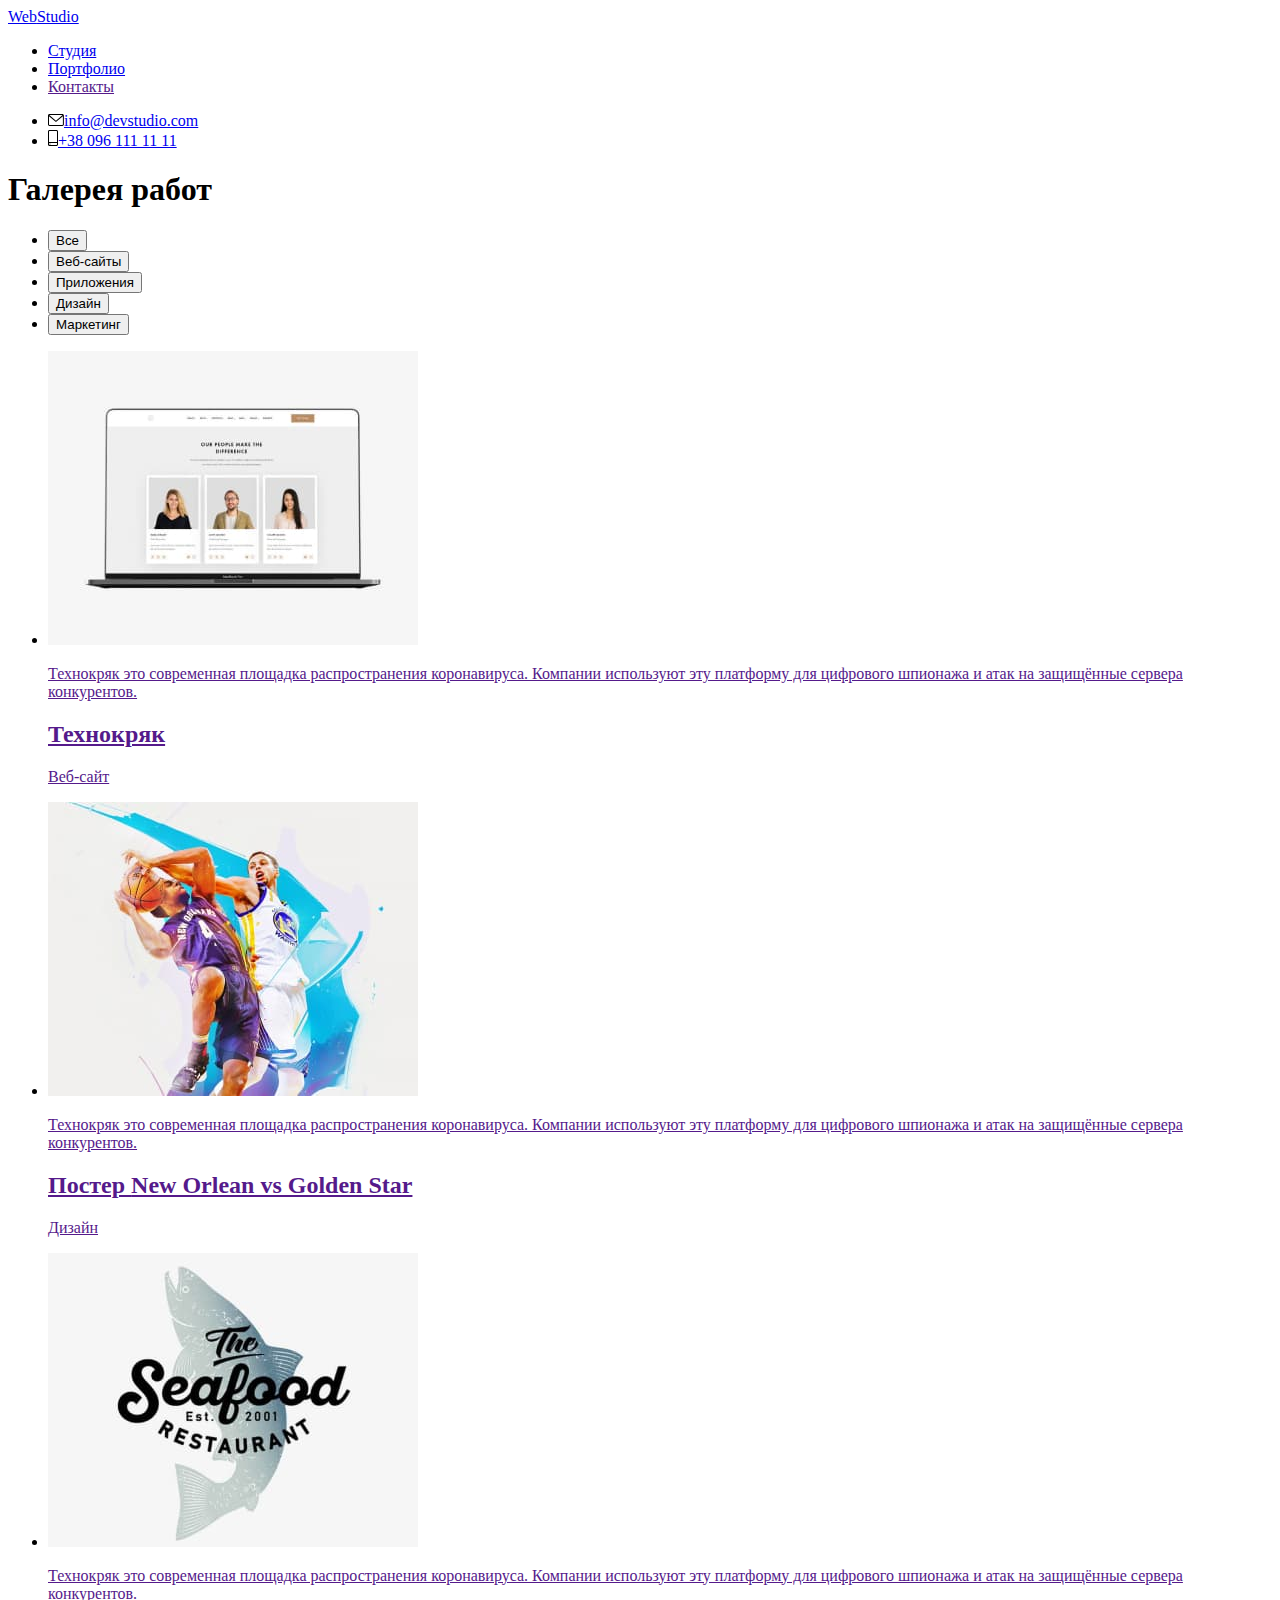
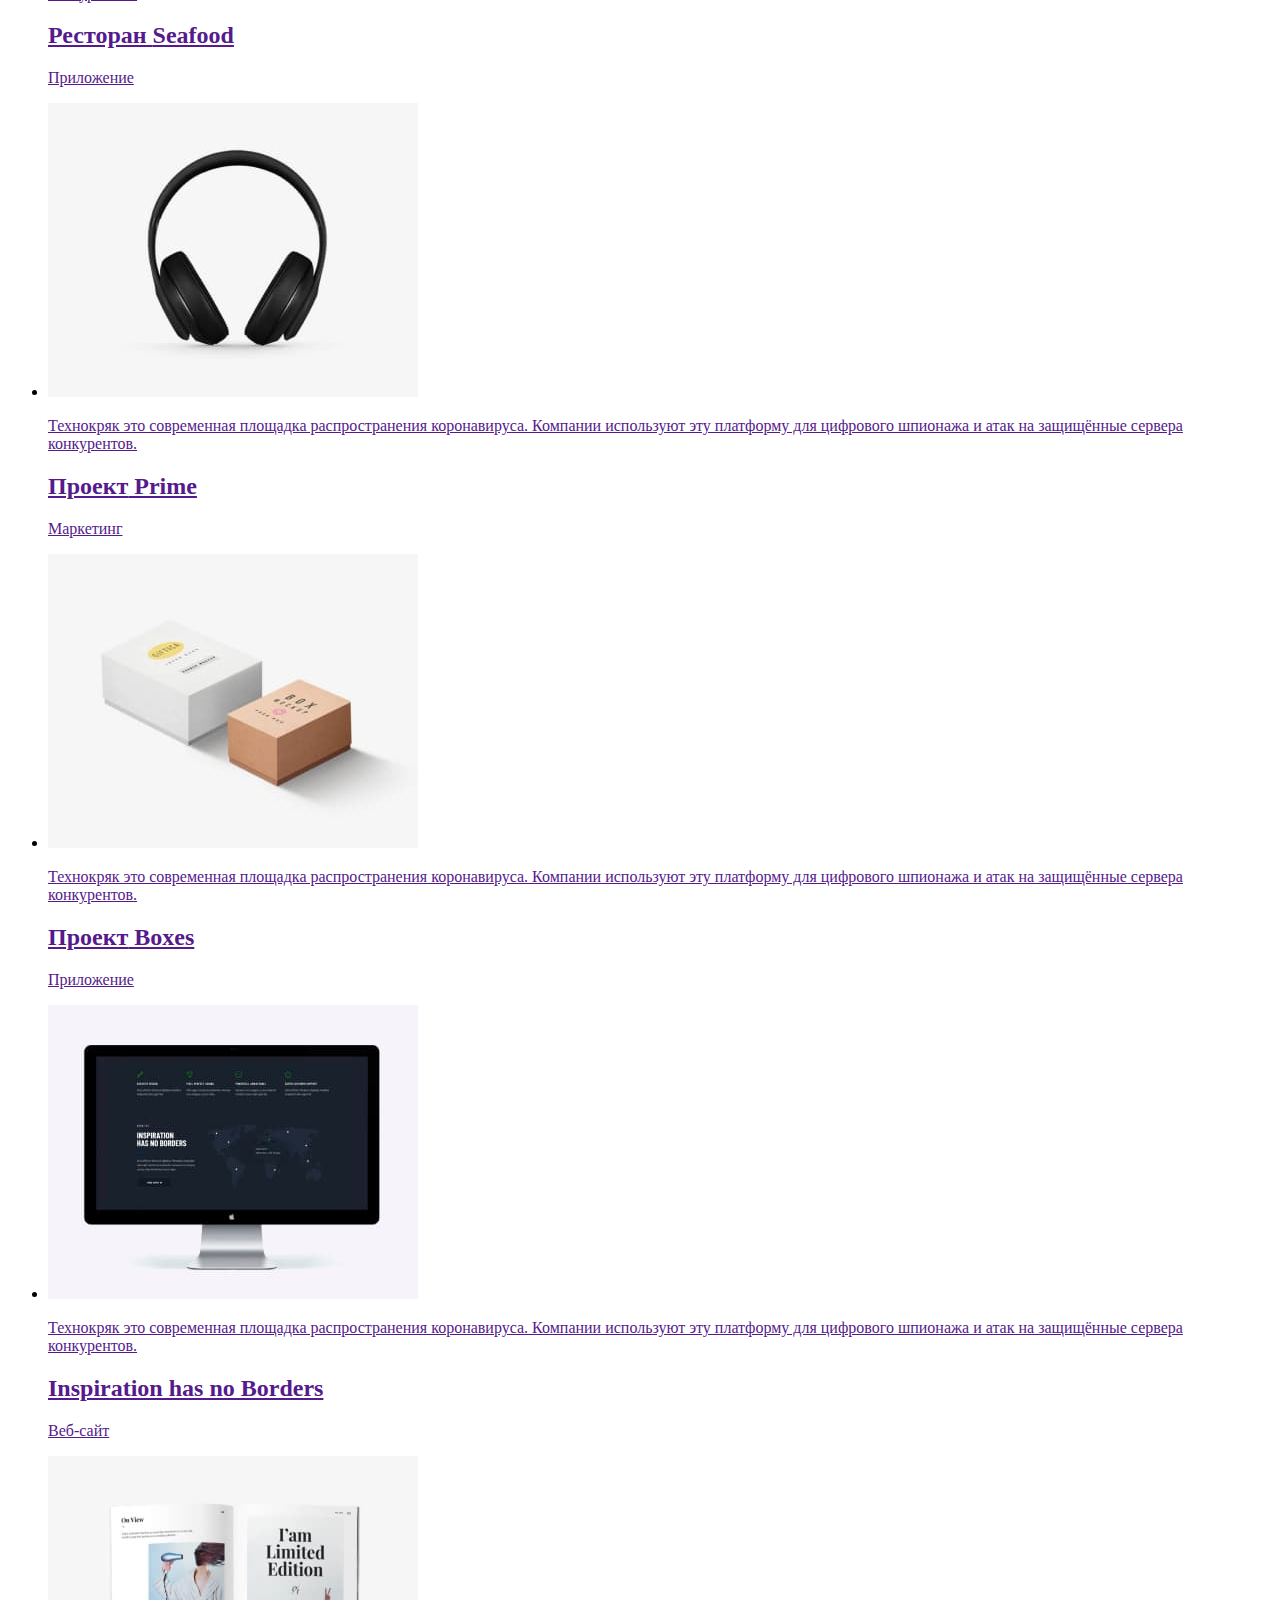
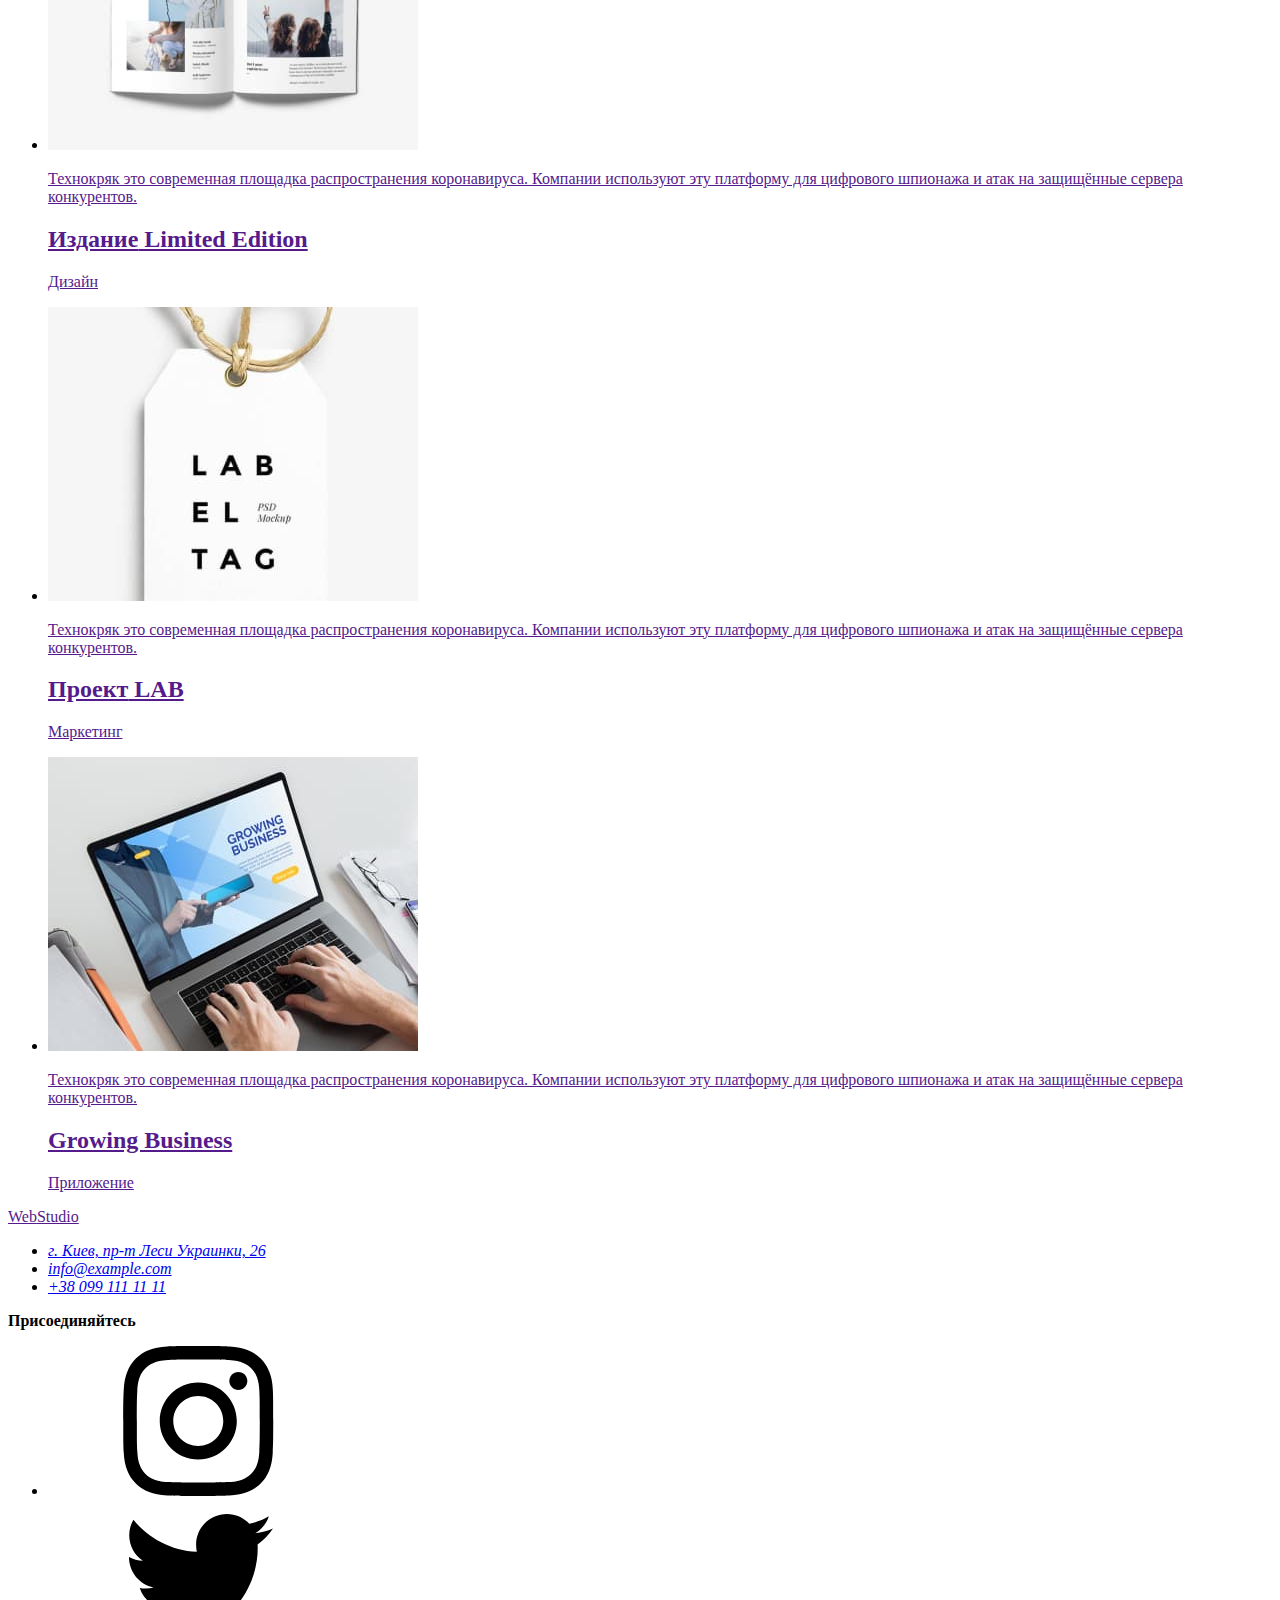
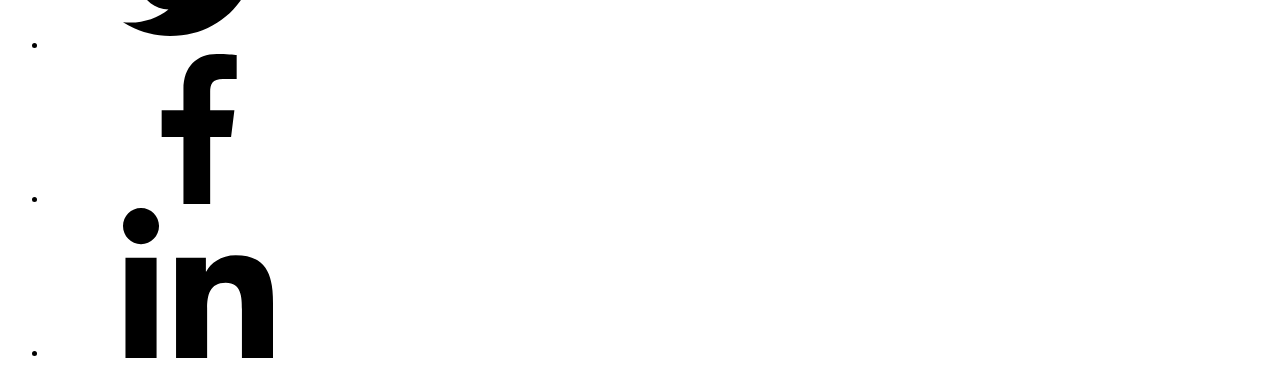
==== portfolio.html @ 3d7a2694 "Добавлена разметка index.html; portfolio.html" ====
<!DOCTYPE html>
<html lang="ru">
  <head>
    <meta charset="UTF-8" />
    <meta http-equiv="X-UA-Compatible" content="IE=edge" />
    <meta name="viewport" content="width=device-width, initial-scale=1.0" />
    <title>Портфолио</title>
    <link rel="preconnect" href="https://fonts.gstatic.com" />
    <link
      href="https://fonts.googleapis.com/css2?family=Raleway:wght@700&family=Roboto:wght@400;500;700;900&display=swap"
      rel="stylesheet"
    />
    <link
      rel="stylesheet"
      href="https://cdnjs.cloudflare.com/ajax/libs/modern-normalize/1.0.0/modern-normalize.min.css"
      integrity="sha512-ISS7cAi1PEhQ8jnbJpJZMd29NlhNj4AWYyLOSp2CE/CsHxTCu+r+t0D2yoJudVrd0/8fTVPUVDzY5Tvli75u/g=="
      crossorigin="anonymous"
    />
    <link rel="stylesheet" href="./css/styles.css" />
  </head>
  <body>
    <!-- HEADER -->
    <header class="header">
      <div class="container">
        <nav class="nav">
          <a class="logo link" href="./index.html" lang="en">Web<span class="logo-black">Studio</span>
          </a>
          <ul class="nav-list list">
            <li class="nav-item">
              <a class="nav-link link" href="./index.html">Студия</a>
            </li>
            <li class="nav-item">
              <a class="nav-link link current" href="./portfolio.html">Портфолио</a>
            </li>
            <li class="nav-item">
              <a class="nav-link link" href="">Контакты</a>
            </li>
          </ul>
        </nav>
        <ul class="contact-list list">
          <li class="contact-item">
            <a class="contact-link link" href="mailto:info@devstudio.com">
              <svg class="contact-icon mail-icon" width="16px" height="12px">
                <use href="./images/sprite.svg#envelope"></use>
              </svg>info@devstudio.com
            </a>
          </li>
          <li class="contact-item">
            <a class="contact-link  link" href="tel:+380961111111">
              <svg class="contact-icon tel-icon" width="10px" height="16px">
                <use href="./images/sprite.svg#smartphone"></use>
              </svg>+38 096 111 11 11
            </a>
          </li>
        </ul>
      </div>
    </header>

    <main>
      <!-- GALLERY -->
      <section class="gallery">
       <div class="container">
          <h1 class="visually-hidden">Галерея работ</h1>
          <!-- Filters -->
            <ul class="filter-list list">
              <li class="filter-item">
                <button class="filter-button" type="button">Все</button>
              </li>
              <li class="filter-item">
                <button class="filter-button" type="button">Веб-сайты</button>
              </li>
              <li class="filter-item">
                <button class="filter-button" type="button">Приложения</button>
              </li>
              <li class="filter-item">
                <button class="filter-button" type="button">Дизайн</button>
              </li>
              <li class="filter-item">
                <button class="filter-button" type="button">Маркетинг</button>
              </li>
            </ul>
         
          <!-- End Filters -->
          <ul class="gallery-list list">
            <li class="gallery-card">
              <a class="card-link link" href="">
                <div class="card-thumb">
                  <img src="./images/gallery/img.jpeg" alt="веб-сайт технокряк" width="370" height="294" />
                  <p class="card-thumb-overlay">Технокряк это современная площадка распространения коронавируса. Компании используют эту
                    платформу для цифрового шпионажа и атак на защищённые сервера конкурентов.</p>
                </div>
                <div class="card-content">
                  <h2 class="gallery-card-title">Технокряк</h2>
                  <p class="gallery-card-description">Веб-сайт</p>
                </div>
              </a>
            </li>
            <li class="gallery-card">
              <a class="card-link link" href="">
                <div class="card-thumb">
                  <img src="./images/gallery/img-1.jpeg" alt="дизайн постера" width="370" height="294" />
                  <p class="card-thumb-overlay">Технокряк это современная площадка распространения коронавируса. Компании используют эту платформу для цифрового шпионажа и атак на защищённые сервера конкурентов.</p>
                </div>
                <div class="card-content">
                  <h2 class="gallery-card-title">
                  Постер <span lang="en">New Orlean vs Golden Star</span>
                  </h2>
                  <p class="gallery-card-description">Дизайн</p>
                </div>
              </a>
            </li>
            <li class="gallery-card">
              <a class="card-link link" href="">
                <div class="card-thumb">
                  <img src="./images/gallery/img-2.jpeg" alt="приложение ресторан" width="370" height="294" />
                  <p class="card-thumb-overlay">Технокряк это современная площадка распространения коронавируса. Компании используют эту
                    платформу для цифрового шпионажа и атак на защищённые сервера конкурентов.</p>
                </div>
                <div class="card-content">
                  <h2 class="gallery-card-title">
                    Ресторан <span lang="en">Seafood</span>
                  </h2>
                  <p class="gallery-card-description">Приложение</p>
                </div>
              </a>
            </li>
            <li class="gallery-card">
              <a class="card-link link" href="">
               <div class="card-thumb">
                  <img src="./images/gallery/img-3.jpeg" alt="маркетинг проект прайм" width="370" height="294" />
                  <p class="card-thumb-overlay">Технокряк это современная площадка распространения коронавируса. Компании используют эту
                    платформу для цифрового шпионажа и атак на защищённые сервера конкурентов.</p>
               </div>
                <div class="card-content">
                  <h2 class="gallery-card-title">
                    Проект<span lang="en"> Prime</span>
                  </h2>
                  <p class="gallery-card-description">Маркетинг</p>
                </div>
              </a>
            </li>
            <li class="gallery-card">
              <a class="card-link link" href="">
                <div class="card-thumb">
                  <img src="./images/gallery/img-4.jpeg" alt="Приложение проект боксы" width="370" height="294" />
                  <p class="card-thumb-overlay">Технокряк это современная площадка распространения коронавируса. Компании используют эту
                    платформу для цифрового шпионажа и атак на защищённые сервера конкурентов.</p>
                </div>
                <div class="card-content">
                  <h2 class="gallery-card-title">
                    Проект<span lang="en"> Boxes</span>
                  </h2>
                  <p class="gallery-card-description">Приложение</p>
                </div>
              </a>
            </li>
            <li class="gallery-card">
              <a class="card-link link" href="">
               <div class="card-thumb">
                  <img src="./images/gallery/img-5.jpeg" alt="веб-сайт инспирейшн" width="370" height="294" />
                  <p class="card-thumb-overlay">Технокряк это современная площадка распространения коронавируса. Компании используют эту
                    платформу для цифрового шпионажа и атак на защищённые сервера конкурентов.</p>
               </div>
                <div class="card-content">
                  <h2 class="gallery-card-title" lang="en">
                    Inspiration has no Borders
                  </h2>
                  <p class="gallery-card-description">Веб-сайт</p>
                  </a>
                </div>
            </li>
            <li class="gallery-card">
              <a class="card-link link" href="">
                <div class="card-thumb">
                  <img src="./images/gallery/img-6.jpeg" alt="дизайн издания" width="370" height="294" />
                  <p class="card-thumb-overlay">Технокряк это современная площадка распространения коронавируса. Компании используют эту платформу для цифрового
                  шпионажа и атак на защищённые сервера конкурентов.</p>
                </div>
                <div class="card-content">
                  <h2 class="gallery-card-title">
                    Издание<span lang="en"> Limited Edition</span>
                  </h2>
                  <p class="gallery-card-description">Дизайн</p>
                </div>
              </a>
            </li>
            <li class="gallery-card">
              <a class="card-link link" href="">
                <div class="card-thumb">
                  <img src="./images/gallery/img-7.jpeg" alt="маркетинг проект лаб" width="370" height="294" />
                  <p class="card-thumb-overlay">Технокряк это современная площадка распространения коронавируса. Компании используют эту
                    платформу для цифрового шпионажа и атак на защищённые сервера конкурентов.</p>
                </div>
                <div class="card-content">
                  <h2 class="gallery-card-title">
                    Проект<span lang="en"> LAB</span>
                  </h2>
                  <p class="gallery-card-description">Маркетинг</p>
                </div>
              </a>
            </li>
            <li class="gallery-card">
              <a class="card-link link" href="">
                <div class="card-thumb">
                  <img src="./images/gallery/img-8.jpeg" alt="приложение для бизнеса" width="370" height="294" />
                  <p class="card-thumb-overlay">Технокряк это современная площадка распространения коронавируса. Компании используют эту
                    платформу для цифрового шпионажа и атак на защищённые сервера конкурентов.</p>
                </div>
                <div class="card-content">
                  <h2 class="gallery-card-title" lang="en">Growing Business</h2>
                  <p class="gallery-card-description">Приложение</p>
                </div>
              </a>
            </li>
          </ul>
       </div>
      </section>
    </main>
    <!-- FOOTER -->
  <footer class="footer">
    <div class="container">
      <div class="footer-contacts">
        <a class="logo link" href="" lang="en">Web<span class="logo-white">Studio</span>
        </a>
        <address class="address">
          <ul class="footer-contact-list list">
            <li class="footer-contact-item">
              <a class="address-link link" href="https://goo.gl/maps/NgNXpfJPbguRKjWw9" target="_blank"
                rel="noreferrer noopener">г. Киев, пр-т Леси Украинки, 26
              </a>
            </li>
            <li class="footer-contact-item">
              <a class="footer-contact-link link" href="mailto:info@example.com">info@example.com
              </a>
            </li>
            <li class="footer-contact-item">
              <a class="footer-contact-link link" href="tel:+380991111111">+38 099 111 11 11
              </a>
            </li>
          </ul>
        </address>
      </div>
      <div class="social">
        <b class="join">Присоединяйтесь</b>
        <ul class="social-list list">
          <li class="social-list-item">
            <a href="#" class="social-list-link link">
              <svg class="social-list-icon footer-icon">
                <use href="./images/sprite.svg#instagram"></use>
              </svg>
            </a>
          </li>
          <li class="social-list-item">
            <a href="#" class="social-list-link link">
              <svg class="social-list-icon footer-icon">
                <use href="./images/sprite.svg#twitter"></use>
              </svg>
            </a>
          </li>
          <li class="social-list-item">
            <a href="#" class="social-list-link link">
              <svg class="social-list-icon footer-icon">
                <use href="./images/sprite.svg#facebook"></use>
              </svg>
            </a>
          </li>
          <li class="social-list-item">
            <a href="#" class="social-list-link link">
              <svg class="social-list-icon footer-icon">
                <use href="./images/sprite.svg#linkedin"></use>
              </svg>
            </a>
          </li>
        </ul>
      </div>
    </div>
  </footer>
  </body>
</html>
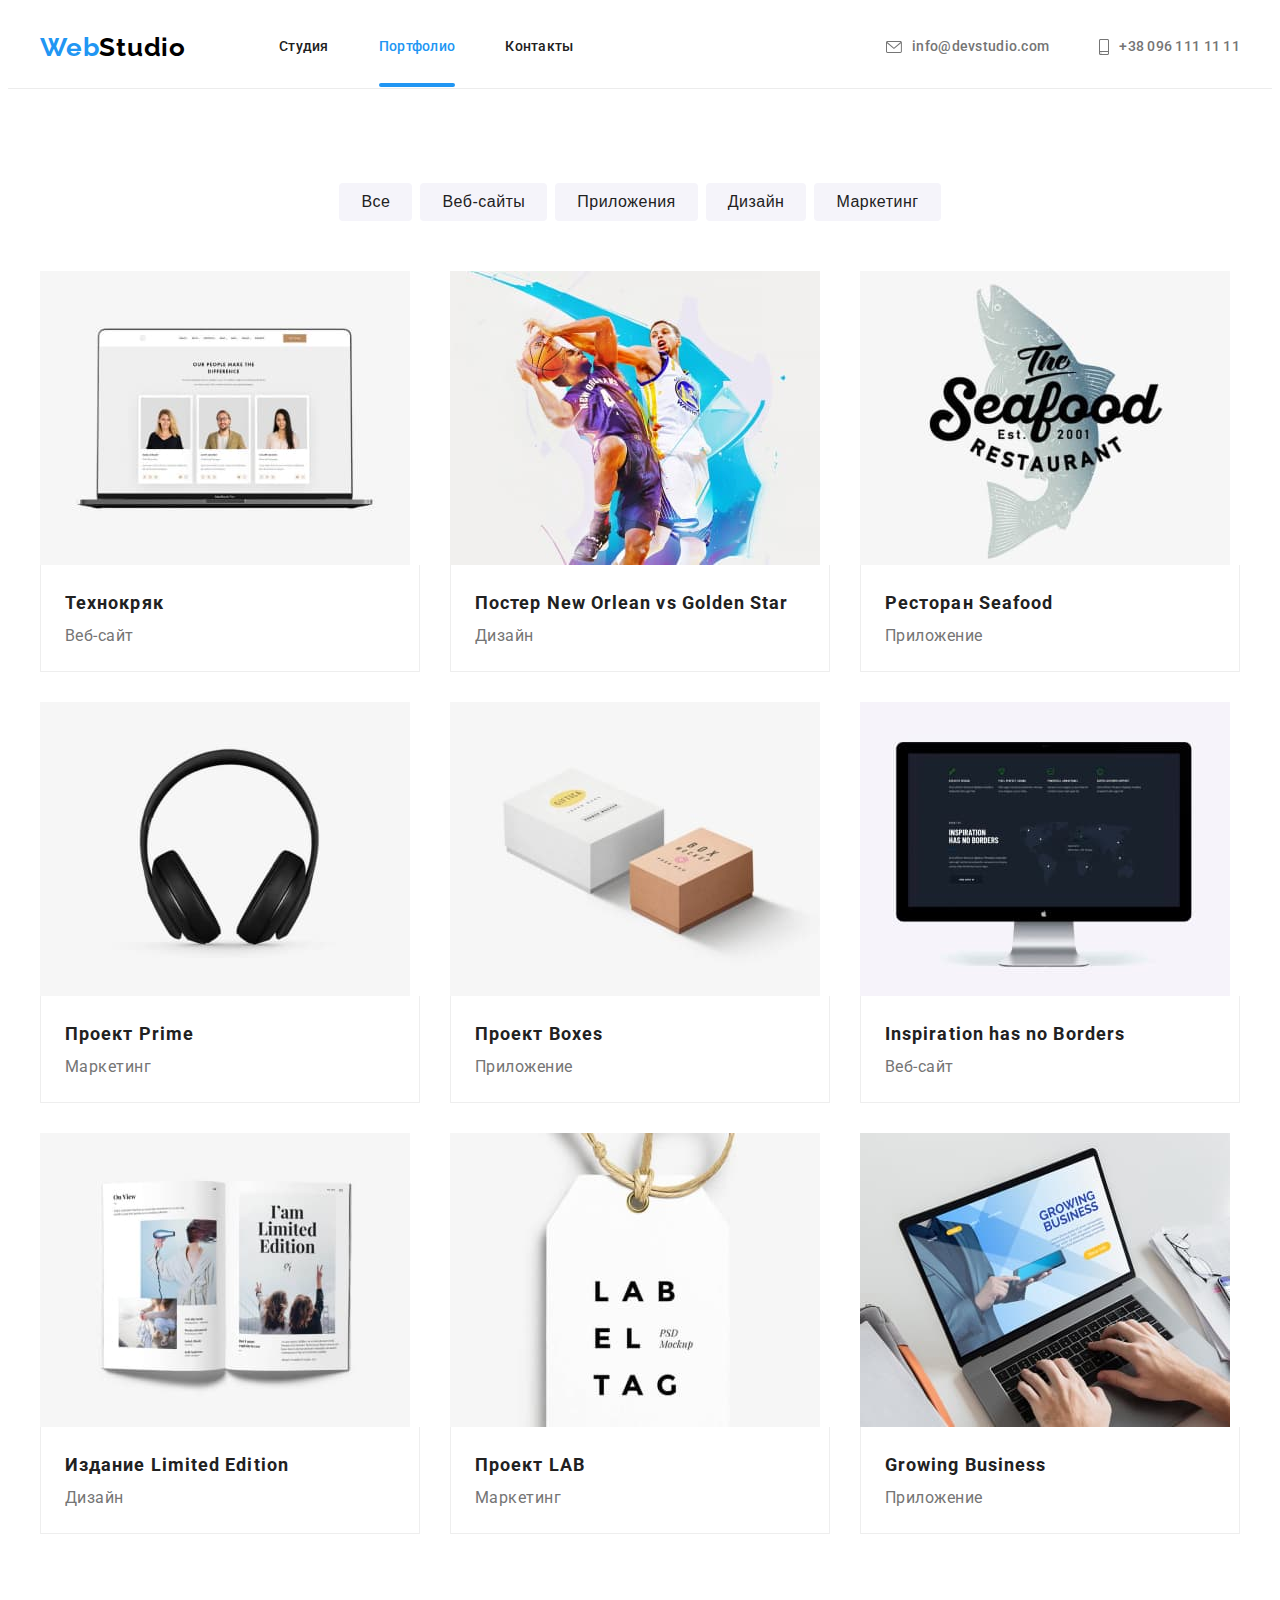
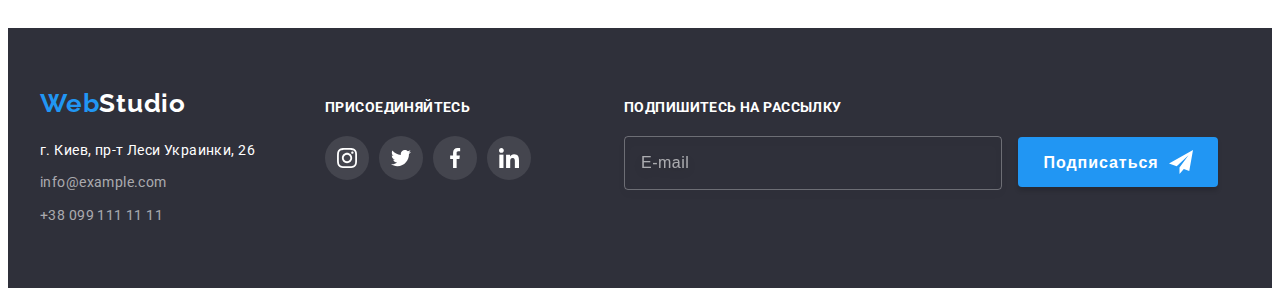
==== commit c07a1007: "проведена работа с архитектурой sass" ====
--- a/portfolio.html
+++ b/portfolio.html
@@ -16,7 +16,7 @@
       integrity="sha512-ISS7cAi1PEhQ8jnbJpJZMd29NlhNj4AWYyLOSp2CE/CsHxTCu+r+t0D2yoJudVrd0/8fTVPUVDzY5Tvli75u/g=="
       crossorigin="anonymous"
     />
-    <link rel="stylesheet" href="./css/styles.css" />
+    <link rel="stylesheet" href="./css/main.min.css" />
   </head>
   <body>
     <!-- HEADER -->
@@ -62,24 +62,23 @@
        <div class="container">
           <h1 class="visually-hidden">Галерея работ</h1>
           <!-- Filters -->
-            <ul class="filter-list list">
-              <li class="filter-item">
-                <button class="filter-button" type="button">Все</button>
-              </li>
-              <li class="filter-item">
-                <button class="filter-button" type="button">Веб-сайты</button>
-              </li>
-              <li class="filter-item">
-                <button class="filter-button" type="button">Приложения</button>
-              </li>
-              <li class="filter-item">
-                <button class="filter-button" type="button">Дизайн</button>
-              </li>
-              <li class="filter-item">
-                <button class="filter-button" type="button">Маркетинг</button>
-              </li>
-            </ul>
-         
+          <ul class="filter-list list">
+            <li class="filter-item">
+              <button class="filter-button" type="button">Все</button>
+            </li>
+            <li class="filter-item">
+              <button class="filter-button" type="button">Веб-сайты</button>
+            </li>
+            <li class="filter-item">
+              <button class="filter-button" type="button">Приложения</button>
+            </li>
+            <li class="filter-item">
+              <button class="filter-button" type="button">Дизайн</button>
+            </li>
+            <li class="filter-item">
+              <button class="filter-button" type="button">Маркетинг</button>
+            </li>
+          </ul>
           <!-- End Filters -->
           <ul class="gallery-list list">
             <li class="gallery-card">
@@ -126,17 +125,17 @@
             </li>
             <li class="gallery-card">
               <a class="card-link link" href="">
-               <div class="card-thumb">
+                <div class="card-thumb">
                   <img src="./images/gallery/img-3.jpeg" alt="маркетинг проект прайм" width="370" height="294" />
                   <p class="card-thumb-overlay">Технокряк это современная площадка распространения коронавируса. Компании используют эту
                     платформу для цифрового шпионажа и атак на защищённые сервера конкурентов.</p>
-               </div>
+                </div>
                 <div class="card-content">
                   <h2 class="gallery-card-title">
                     Проект<span lang="en"> Prime</span>
                   </h2>
                   <p class="gallery-card-description">Маркетинг</p>
-                </div>
+                  </div>
               </a>
             </li>
             <li class="gallery-card">
@@ -155,19 +154,19 @@
               </a>
             </li>
             <li class="gallery-card">
-              <a class="card-link link" href="">
-               <div class="card-thumb">
-                  <img src="./images/gallery/img-5.jpeg" alt="веб-сайт инспирейшн" width="370" height="294" />
-                  <p class="card-thumb-overlay">Технокряк это современная площадка распространения коронавируса. Компании используют эту
-                    платформу для цифрового шпионажа и атак на защищённые сервера конкурентов.</p>
-               </div>
-                <div class="card-content">
-                  <h2 class="gallery-card-title" lang="en">
-                    Inspiration has no Borders
-                  </h2>
-                  <p class="gallery-card-description">Веб-сайт</p>
-                  </a>
-                </div>
+                <a class="card-link link" href="">
+                  <div class="card-thumb">
+                      <img src="./images/gallery/img-5.jpeg" alt="веб-сайт инспирейшн" width="370" height="294" />
+                      <p class="card-thumb-overlay">Технокряк это современная площадка распространения коронавируса. Компании используют эту
+                        платформу для цифрового шпионажа и атак на защищённые сервера конкурентов.</p>
+                  </div>
+                  <div class="card-content">
+                    <h2 class="gallery-card-title" lang="en">
+                      Inspiration has no Borders
+                    </h2>
+                    <p class="gallery-card-description">Веб-сайт</p>
+                  </div>
+                </a>
             </li>
             <li class="gallery-card">
               <a class="card-link link" href="">
@@ -273,6 +272,22 @@
           </li>
         </ul>
       </div>
+      <div class="signup">
+        <b class="join">Подпишитесь на рассылку</b>
+        <div class="signup-form-wrapper">
+          <form class="signup-form" action="#">
+            <label class="signup-form-field">
+              <input class="signup-form-input" type="email" name="user-email" placeholder="E-mail" required>
+            </label>
+            <button class="signup-form-btn" type="submit">
+              Подписаться
+              <svg class="btn-icon" width="24px" height="24px">
+                <use href="./images/sprite.svg#icon-send"></use>
+              </svg>
+            </button>
+          </form>
+        </div>
+      </div>
     </div>
   </footer>
   </body>
--- a/css/main.min.css
+++ b/css/main.min.css
@@ -0,0 +1,2 @@
+:root{--main-font: "Roboto", sans-serif;--secondary-font: "Raleway", sans-serif;--body-bg-dark: #2f303a;--body-bg-accent: #f5f4fa;--primary-text-color: #212121;--secondary-text-color: #757575;--accent-color: #2196f3;--white-color: #ffffff;--black-color: #000000;--section-pt: 94px;--section-pb: 94px;--card-gap: 30px;--icon-color: #afb1b8;--cubik: cubic-bezier(0.4, 0, 0.2, 1)}.visually-hidden{position:absolute !important;clip:rect(1px 1px 1px 1px);clip:rect(1px, 1px, 1px, 1px);padding:0 !important;border:0 !important;height:1px !important;width:1px !important;overflow:hidden}body{font-family:var(--main-font);background-color:var(--white-color)}h1,h2,h3,h4,h5,h6,p{margin:0}ul,ol{margin:0;padding:0}img{display:block;max-width:100%;height:auto}.link{text-decoration:none}.list{list-style:none}.address{font-style:normal}.container{width:1200px;margin:0 auto;padding-left:15px;padding-right:15px}.modal-button{min-width:200px;padding:10px 32px;border-radius:4px;box-shadow:0px 4px 4px rgba(0,0,0,0.15);background-color:var(--accent-color);font-weight:700;font-size:16px;line-height:1.87;letter-spacing:0.06em;color:var(--white-color)}.section-title{margin-bottom:50px;font-weight:700;font-size:36px;line-height:1.16;text-align:center;letter-spacing:0.03em}.social-list{display:flex;justify-content:space-between}.social-list-item{display:flex}.social-list-item:not(:last-child){margin-right:10px}.social-list-link{display:flex;align-items:center;justify-content:center;width:44px;height:44px;border-radius:50%;background-color:rgba(255,255,255,0.1);outline:none;transition:background-color 250ms var(--cubik)}.social-list-link:hover,.social-list-link:focus{background-color:var(--accent-color)}.social-list-icon{width:20px;height:20px;transition:fill 250ms var(--cubik)}.social-list-link:hover .social-list-icon,.social-list-link:focus .social-list-icon{fill:var(--white-color)}.logo{font-family:var(--secondary-font);font-weight:700;font-size:26px;line-height:1.19;letter-spacing:0.03em;color:var(--accent-color)}.nav-list .current{position:relative;color:var(--accent-color)}.current::after{position:absolute;bottom:-33px;display:block;content:"";width:100%;height:4px;background-color:var(--accent-color);border-radius:2px}.backdrop{position:fixed;top:0;left:0;width:100vw;height:100vh;background-color:rgba(0,0,0,0.2);transition:opacity 250ms var(--cubik),transform 250ms var(--cubik),visibility 250ms var(--cubik)}.modal{position:absolute;top:50%;left:50%;transform:translate(-50%, -50%);width:528px;height:581px;background-color:var(--white-color)}.modal-close-btn{position:absolute;top:8px;right:8px;width:30px;height:30px;background:var(--white-color);border:1px solid rgba(0,0,0,0.1);border-radius:50%;cursor:pointer}.modal-close-btn .close-icon{position:absolute;top:50%;left:50%;transform:translate(-50%, -50%);transition:fill 250ms var(--cubik)}.modal-close-btn:focus .close-icon,.modal-close-btn:hover .close-icon{fill:var(--accent-color)}.is-hidden{opacity:0;visibility:hidden;pointer-events:none;transform:scale(1.5)}.modal-form-title{font-weight:700;font-size:20px;line-height:1.15;text-align:center;letter-spacing:0.03em;margin-bottom:15px;color:var(--primary-text-color)}.modal-form{display:flex;flex-direction:column;padding:40px}.modal-form-field{margin-bottom:10px;font-size:12px;line-height:1.16;letter-spacing:0.01em;color:var(--secondary-text-color)}.modal-form-input-wrapper{position:relative;display:block;margin-top:4px}.modal-form-input{width:100%;height:40px;border:1px solid rgba(33,33,33,0.2);border-radius:4px;padding-left:42px;transition:border-color 250ms var(--cubik)}.modal-form-input:focus{outline:none;border-color:var(--accent-color)}.modal-form-icon{position:absolute;top:50%;left:12px;transform:translateY(-50%);transition:fill 250ms var(--cubik);cursor:pointer}.modal-form-input:focus+.modal-form-icon{fill:var(--accent-color)}.modal-form-message{width:100%;height:120px;padding:12px 16px;resize:none;border:1px solid rgba(33,33,33,0.2);border-radius:4px;transition:border-color 250ms var(--cubik)}.modal-form-message:focus{outline:none;border-color:var(--accent-color)}.modal-form-message::placeholder{font-size:12px;line-height:1.16;letter-spacing:0.01em;color:rgba(117,117,117,0.5)}.modal-form-check-desc{display:flex;align-items:center;font-size:14px;line-height:1.71;letter-spacing:0.03em;color:var(--secondary-text-color)}.modal-form-check-desc::before{display:block;content:"";width:16px;height:15px;margin-right:8px;border:2px solid var(--primary-text-color);border-radius:2px;cursor:pointer;transition:border-color 250ms var(--cubik)}.modal-form-term:focus+.modal-form-check-desc::before{border-color:var(--accent-color)}.modal-form-term:checked+.modal-form-check-desc::before{background-image:url(../images/modal/icon-check.svg);background-origin:border-box;border:transparent;border-radius:2px;background-color:var(--accent-color)}.term-link{color:var(--accent-color)}.modal-form-btn{align-self:center;min-width:200px;padding:10px 55px;margin-top:30px;font-weight:700;font-size:16px;line-height:1.87;letter-spacing:0.06em;color:var(--white-color);background:var(--accent-color);box-shadow:0px 4px 4px rgba(0,0,0,0.15);outline:none;border:none;border-radius:4px;transition:background-color 250ms var(--cubik)}.modal-form-btn:hover,.modal-form-btn:focus{background-color:#188ce8}.filter-list{display:flex;justify-content:center;margin-bottom:50px}.filter-item{display:block}.filter-list .filter-item+.filter-item{margin-left:8px}.filter-button{padding:6px 22px;border-radius:4px;border:none;font-weight:500;font-size:16px;line-height:1.62;letter-spacing:0.03em;color:var(--primary-text-color);background-color:var(--body-bg-accent);cursor:pointer;transition:background-color 250ms var(--cubik),color 250ms var(--cubik),box-shadow 250ms var(--cubik)}.filter-button:hover,.filter-button:focus{background-color:var(--accent-color);color:var(--white-color);box-shadow:0px 3px 1px rgba(0,0,0,0.1),0px 1px 2px rgba(0,0,0,0.08),0px 2px 2px rgba(0,0,0,0.12)}.nav .logo{margin-right:93px}.logo-black{color:var(--black-color)}.header{padding-top:24px;padding-bottom:25px;border-bottom:1px solid #ececec;background-color:var(--white-color)}.header .container{display:flex;align-items:center}.nav,.nav-list,.contact-list{display:flex;align-items:center;font-weight:500;font-size:14px;line-height:1.14;letter-spacing:0.02em}.nav-link{color:var(--primary-text-color);transition:color 250ms var(--cubik),fill 250ms var(--cubik)}.nav-list .nav-item+.nav-item,.contact-list .contact-item+.contact-item{margin-left:50px}.contact-list{margin-left:auto}.contact-item{display:flex;text-align:center}.nav-link:hover,.nav-link:focus,.contact-link:hover,.contact-link:focus,.contact-link:hover .contact-icon,.contact-link:focus .contact-icon{color:var(--accent-color);fill:var(--accent-color)}.contact-link{display:inline-flex;align-items:center;color:var(--secondary-text-color);transition:color 250ms var(--cubik),fill 250ms var(--cubik)}.contact-icon{margin-right:10px;align-items:center;fill:currentColor;transition:color 250ms var(--cubik),fill 250ms var(--cubik)}.hero{margin:0 auto;padding-top:200px;padding-bottom:200px;background:var(--body-bg-dark);background-image:linear-gradient(rgba(47,48,58,0.4), rgba(47,48,58,0.4)),url(../images/hero/bg.jpeg);background-repeat:no-repeat;background-size:cover;max-width:1600px}.hero .container{width:696px;text-align:center}.hero-title{margin-bottom:30px;font-weight:900;font-size:44px;line-height:1.36;text-align:center;letter-spacing:0.06em;text-transform:uppercase;color:var(--white-color)}.about{padding-top:var(--section-pt);padding-bottom:var(--section-pb)}.about-list{display:flex;flex-wrap:wrap;margin-left:calc(-1 * var(--card-gap));margin-top:calc(-1 * var(--card-gap))}.about-item{flex-basis:calc(100% / 4 - var(--card-gap));margin-left:var(--card-gap);margin-top:var(--card-gap)}.about-item-icon{display:flex;align-items:center;justify-content:center;width:270px;height:120px;margin-bottom:30px;background-color:var(--body-bg-accent);border-radius:4px}.about-item-title{margin-bottom:10px;font-size:14px;letter-spacing:0.03em;font-weight:700;line-height:1.17;text-transform:uppercase;color:var(--primary-text-color)}.about-item-description{font-size:14px;letter-spacing:0.03em;line-height:1.71;color:var(--secondary-text-color)}.services{padding-bottom:var(--section-pb)}.services-list{display:flex;flex-wrap:wrap;margin-left:calc(-1 * var(--card-gap));margin-top:calc(-1 * var(--card-gap))}.services-item{position:relative;flex-basis:calc(100% / 3 - var(--card-gap));margin-left:var(--card-gap);margin-top:var(--card-gap)}.services-item-overlay{position:absolute;display:flex;align-items:center;justify-content:center;bottom:0;left:0;width:100%;height:70px;font-weight:700;font-size:14px;line-height:1.14;letter-spacing:0.03em;text-transform:uppercase;color:#ffffff;background-color:rgba(47,48,58,0.8)}.team{padding-top:var(--section-pt);padding-bottom:var(--section-pb);background-color:var(--body-bg-accent)}.team-list{display:flex;flex-wrap:wrap;margin-left:calc(-1 * var(--card-gap));margin-top:calc(-1 * var(--card-gap))}.team-card{flex-basis:calc(100% / 4 - var(--card-gap));margin-left:var(--card-gap);margin-top:var(--card-gap);font-size:16px;line-height:1.18;text-align:center;letter-spacing:0.03em;background-color:var(--white-color);box-shadow:0px 1px 3px rgba(0,0,0,0.12),0px 1px 1px rgba(0,0,0,0.14),0px 2px 1px rgba(0,0,0,0.2);border-radius:0px 0px 4px 4px}.team-card-content{padding-top:var(--card-gap);padding-bottom:var(--card-gap);padding-left:32px;padding-right:32px}.team-title{margin-bottom:10px;font-weight:500;color:var(--primary-text-color)}.team-description{margin-bottom:16px;color:var(--secondary-text-color)}.team-icon{fill:var(--icon-color)}.customers{padding-top:var(--section-pt);padding-bottom:var(--section-pb)}.customer-list{display:flex;flex-wrap:wrap;align-items:center}.customer-list .customer-card+.customer-card{margin-left:var(--card-gap)}.customer-link{display:flex;justify-content:center;align-items:center;width:170px;height:90px;border:1px solid var(--icon-color);border-radius:4px;transition:border-color 250ms var(--cubik)}.customer-link:hover,.customer-link:focus{border-color:var(--accent-color)}.icon-logo{fill:var(--icon-color);transition:fill 250ms var(--cubik)}.customer-link:hover .icon-logo,.customer-link:focus .icon-logo{fill:var(--accent-color)}.footer{margin:0 auto;padding-top:60px;padding-bottom:60px;background:var(--body-bg-dark)}.footer .container{display:flex;align-items:baseline}.footer-contact-list{margin-bottom:-9px}.footer-contact-item{margin-bottom:9px}.logo-white{display:inline-block;margin-bottom:20px;color:var(--white-color)}.address{font-size:14px;line-height:1.71;letter-spacing:0.03em}.address-link{color:var(--white-color)}.footer-contact-link{color:rgba(255,255,255,0.6)}.social{margin-left:70px}.join{display:block;margin-bottom:20px;font-weight:700;font-size:14px;line-height:1.14;letter-spacing:00.03em;text-transform:uppercase;color:var(--white-color)}.footer-icon{fill:var(--white-color)}.signup{margin-left:93px}.signup-form-input{height:50px;min-width:358px;margin-right:12px;padding-left:16px;font-size:16px;line-height:1.25;letter-spacing:0.03em;color:var(--white-color);background-color:transparent;outline:none;border:1px solid rgba(255,255,255,0.3);filter:drop-shadow(0px 4px 4px rgba(0,0,0,0.15));border-radius:4px;transition:border-color 250ms var(--cubik)}.signup-form-input:focus{border-color:var(--accent-color)}.signup-form-input::placeholder{font-size:16px;line-height:1.25;letter-spacing:0.03em;color:rgba(255,255,255,0.6)}.signup-form-btn{display:inline-flex;align-items:center;justify-content:center;width:200px;height:50px;font-weight:700;font-size:16px;line-height:1.87;text-align:center;letter-spacing:0.06em;color:var(--white-color);background:var(--accent-color);box-shadow:0px 4px 4px rgba(0,0,0,0.15);outline:none;border:none;border-radius:4px;cursor:pointer;transition:background-color 250ms var(--cubik)}.btn-icon{margin-left:10px}.signup-form-btn:hover,.signup-form-btn:focus{background-color:#188ce8}.gallery{padding-top:var(--section-pt);padding-bottom:var(--section-pb)}.gallery-list{display:flex;flex-wrap:wrap;margin-top:calc(-1 * var(--card-gap));margin-left:calc(-1 * var(--card-gap))}.gallery-card{flex-basis:calc(100% / 3 - var(--card-gap));margin-left:var(--card-gap);margin-top:var(--card-gap);border:0;background-color:var(--white-color);transition:box-shadow 250ms var(--cubik)}.gallery-card:hover{box-shadow:0px 1px 1px rgba(0,0,0,0.12),0px 4px 4px rgba(0,0,0,0.06),1px 4px 6px rgba(0,0,0,0.16)}.card-thumb{position:relative;overflow:hidden}.card-thumb-overlay{position:absolute;top:0;left:0;width:100%;height:100%;font-size:18px;line-height:1.56;letter-spacing:0.03em;color:var(--white-color);padding:63px 24px;background-color:rgba(33,150,243,0.9);overflow:scroll;transform:translateY(100%);transition:transform 250ms var(--cubik)}.card-link:hover .card-thumb-overlay,.card-link:focus .card-thumb-overlay{transform:translateY(0)}.card-content{padding:20px 24px;border:1px solid #eeeeee;border-top:none}.gallery-card-title{font-weight:700;font-size:18px;line-height:2;letter-spacing:0.06em;color:var(--primary-text-color)}.gallery-card-description{font-size:16px;line-height:1.87;letter-spacing:0.03em;color:var(--secondary-text-color)}
+/*# sourceMappingURL=main.min.css.map */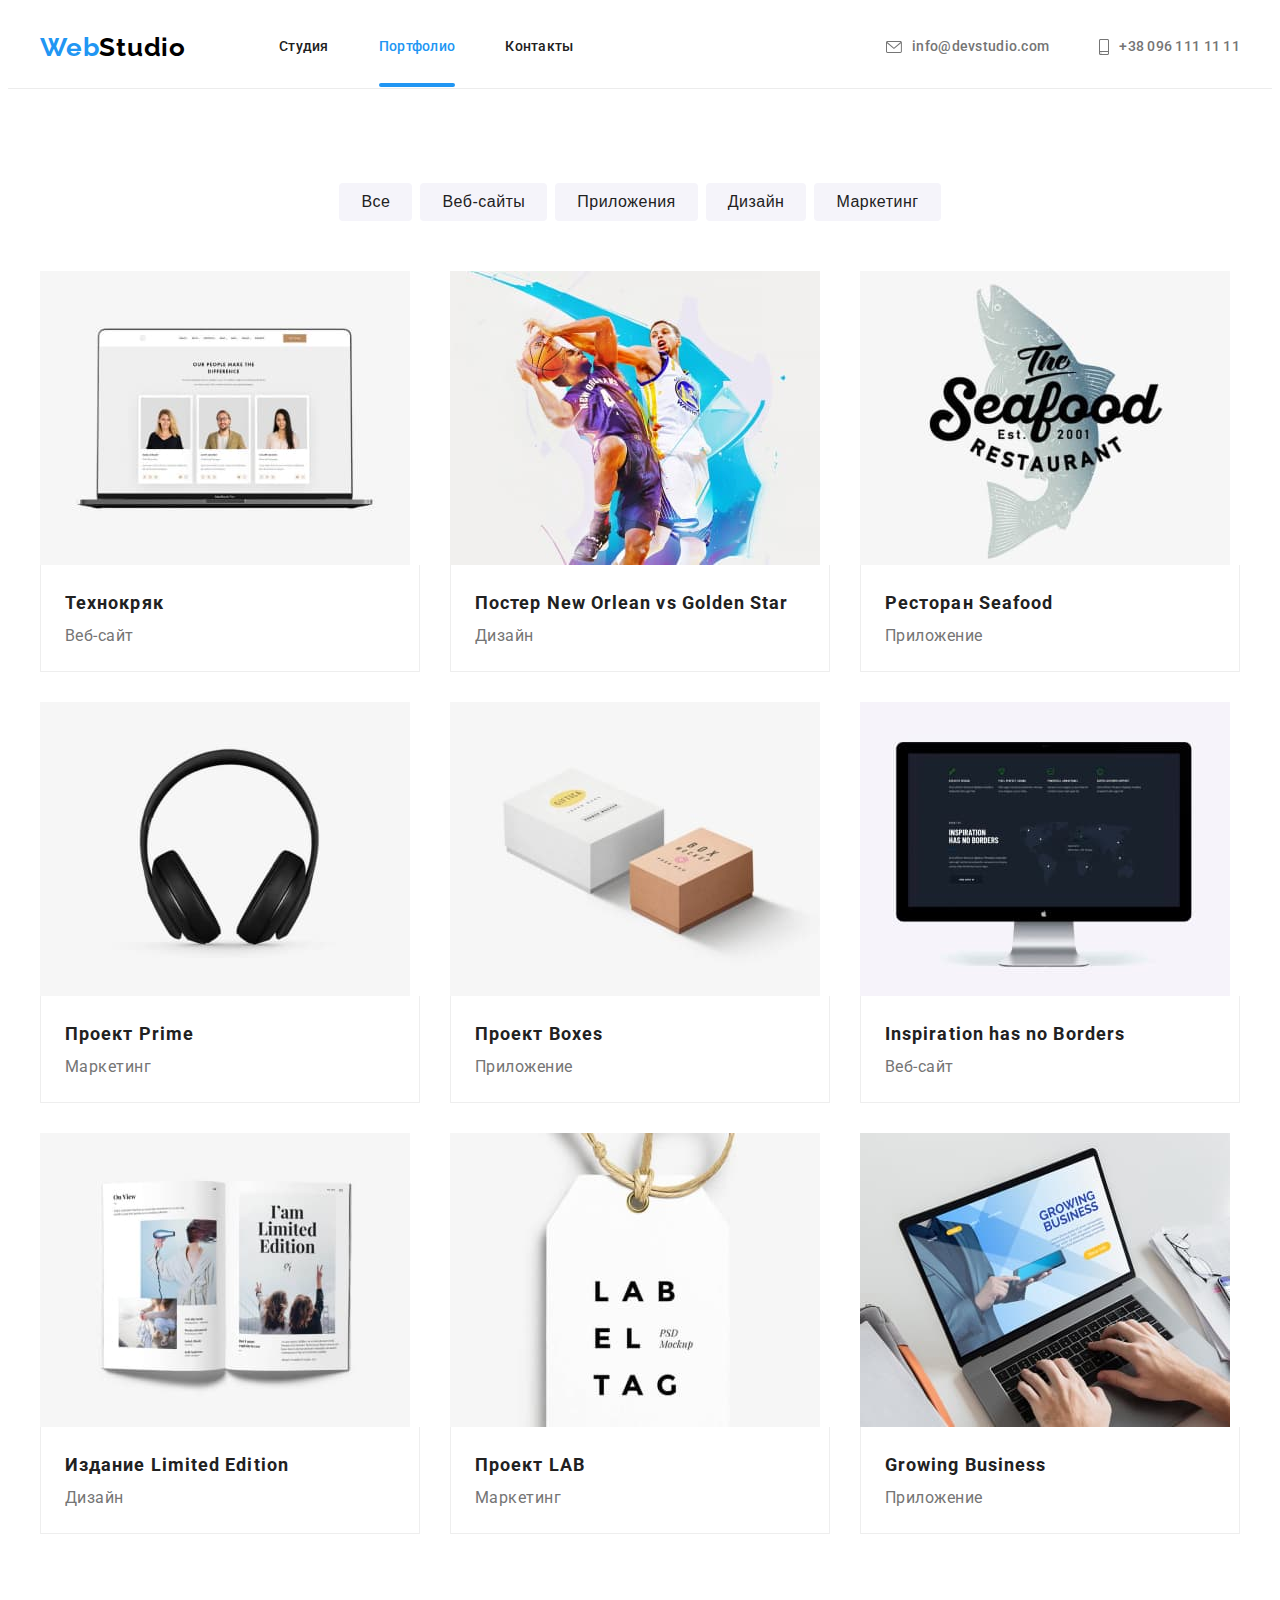
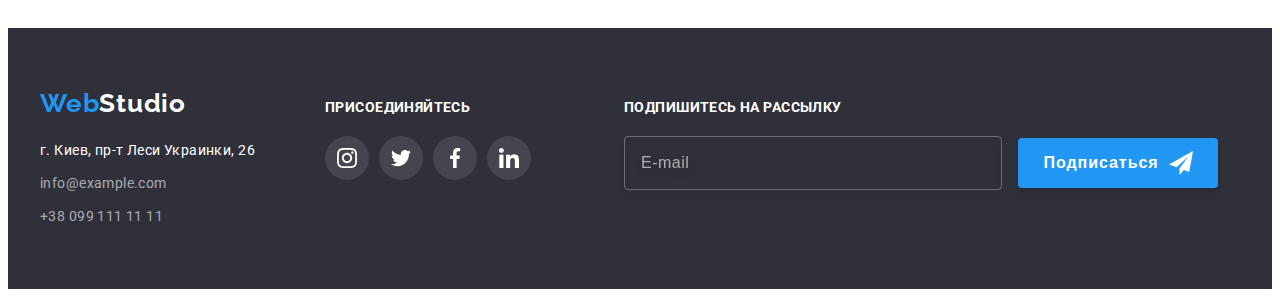
==== commit 152174b9: "переименование классов по методологии BEM" ====
--- a/portfolio.html
+++ b/portfolio.html
@@ -23,31 +23,31 @@
     <header class="header">
       <div class="container">
         <nav class="nav">
-          <a class="logo link" href="./index.html" lang="en">Web<span class="logo-black">Studio</span>
+          <a class="logo link" href="./index.html" lang="en">Web<span class="logo_theme_light">Studio</span>
           </a>
-          <ul class="nav-list list">
-            <li class="nav-item">
-              <a class="nav-link link" href="./index.html">Студия</a>
-            </li>
-            <li class="nav-item">
-              <a class="nav-link link current" href="./portfolio.html">Портфолио</a>
-            </li>
-            <li class="nav-item">
-              <a class="nav-link link" href="">Контакты</a>
+          <ul class="menu list">
+            <li class="menu__item">
+              <a class="menu__link link" href="./index.html">Студия</a>
+            </li>
+            <li class="menu__item">
+              <a class="menu__link link current" href="./portfolio.html">Портфолио</a>
+            </li>
+            <li class="menu__item">
+              <a class="menu__link link" href="">Контакты</a>
             </li>
           </ul>
         </nav>
         <ul class="contact-list list">
-          <li class="contact-item">
-            <a class="contact-link link" href="mailto:info@devstudio.com">
-              <svg class="contact-icon mail-icon" width="16px" height="12px">
+          <li class="contact-list__item">
+            <a class="contact-list__link link" href="mailto:info@devstudio.com">
+              <svg class="contact-list__icon mail-icon" width="16px" height="12px">
                 <use href="./images/sprite.svg#envelope"></use>
               </svg>info@devstudio.com
             </a>
           </li>
-          <li class="contact-item">
-            <a class="contact-link  link" href="tel:+380961111111">
-              <svg class="contact-icon tel-icon" width="10px" height="16px">
+          <li class="contact-list__item">
+            <a class="contact-list__link  link" href="tel:+380961111111">
+              <svg class="contact-list__icon tel-icon" width="10px" height="16px">
                 <use href="./images/sprite.svg#smartphone"></use>
               </svg>+38 096 111 11 11
             </a>
@@ -219,21 +219,21 @@
   <footer class="footer">
     <div class="container">
       <div class="footer-contacts">
-        <a class="logo link" href="" lang="en">Web<span class="logo-white">Studio</span>
+        <a class="logo link" href="" lang="en">Web<span class="logo_theme_dark">Studio</span>
         </a>
         <address class="address">
-          <ul class="footer-contact-list list">
-            <li class="footer-contact-item">
-              <a class="address-link link" href="https://goo.gl/maps/NgNXpfJPbguRKjWw9" target="_blank"
+          <ul class="address-list list">
+            <li class="address-list__item">
+              <a class="address-list__link link" href="https://goo.gl/maps/NgNXpfJPbguRKjWw9" target="_blank"
                 rel="noreferrer noopener">г. Киев, пр-т Леси Украинки, 26
               </a>
             </li>
-            <li class="footer-contact-item">
-              <a class="footer-contact-link link" href="mailto:info@example.com">info@example.com
-              </a>
-            </li>
-            <li class="footer-contact-item">
-              <a class="footer-contact-link link" href="tel:+380991111111">+38 099 111 11 11
+            <li class="address-list__item">
+              <a class="address-list__contact-link link" href="mailto:info@example.com">info@example.com
+              </a>
+            </li>
+            <li class="address-list__item">
+              <a class="address-list__contact-link link" href="tel:+380991111111">+38 099 111 11 11
               </a>
             </li>
           </ul>
@@ -242,30 +242,30 @@
       <div class="social">
         <b class="join">Присоединяйтесь</b>
         <ul class="social-list list">
-          <li class="social-list-item">
-            <a href="#" class="social-list-link link">
-              <svg class="social-list-icon footer-icon">
+          <li class="social-list__item">
+            <a href="#" class="social-list__link link">
+              <svg class="social-list__icon footer-icon">
                 <use href="./images/sprite.svg#instagram"></use>
               </svg>
             </a>
           </li>
-          <li class="social-list-item">
-            <a href="#" class="social-list-link link">
-              <svg class="social-list-icon footer-icon">
+          <li class="social-list__item">
+            <a href="#" class="social-list__link link">
+              <svg class="social-list__icon footer-icon">
                 <use href="./images/sprite.svg#twitter"></use>
               </svg>
             </a>
           </li>
-          <li class="social-list-item">
-            <a href="#" class="social-list-link link">
-              <svg class="social-list-icon footer-icon">
+          <li class="social-list__item">
+            <a href="#" class="social-list__link link">
+              <svg class="social-list__icon footer-icon">
                 <use href="./images/sprite.svg#facebook"></use>
               </svg>
             </a>
           </li>
-          <li class="social-list-item">
-            <a href="#" class="social-list-link link">
-              <svg class="social-list-icon footer-icon">
+          <li class="social-list__item">
+            <a href="#" class="social-list__link link">
+              <svg class="social-list__icon footer-icon">
                 <use href="./images/sprite.svg#linkedin"></use>
               </svg>
             </a>
--- a/css/main.min.css
+++ b/css/main.min.css
@@ -1,2 +1,2 @@
-:root{--main-font: "Roboto", sans-serif;--secondary-font: "Raleway", sans-serif;--body-bg-dark: #2f303a;--body-bg-accent: #f5f4fa;--primary-text-color: #212121;--secondary-text-color: #757575;--accent-color: #2196f3;--white-color: #ffffff;--black-color: #000000;--section-pt: 94px;--section-pb: 94px;--card-gap: 30px;--icon-color: #afb1b8;--cubik: cubic-bezier(0.4, 0, 0.2, 1)}.visually-hidden{position:absolute !important;clip:rect(1px 1px 1px 1px);clip:rect(1px, 1px, 1px, 1px);padding:0 !important;border:0 !important;height:1px !important;width:1px !important;overflow:hidden}body{font-family:var(--main-font);background-color:var(--white-color)}h1,h2,h3,h4,h5,h6,p{margin:0}ul,ol{margin:0;padding:0}img{display:block;max-width:100%;height:auto}.link{text-decoration:none}.list{list-style:none}.address{font-style:normal}.container{width:1200px;margin:0 auto;padding-left:15px;padding-right:15px}.modal-button{min-width:200px;padding:10px 32px;border-radius:4px;box-shadow:0px 4px 4px rgba(0,0,0,0.15);background-color:var(--accent-color);font-weight:700;font-size:16px;line-height:1.87;letter-spacing:0.06em;color:var(--white-color)}.section-title{margin-bottom:50px;font-weight:700;font-size:36px;line-height:1.16;text-align:center;letter-spacing:0.03em}.social-list{display:flex;justify-content:space-between}.social-list-item{display:flex}.social-list-item:not(:last-child){margin-right:10px}.social-list-link{display:flex;align-items:center;justify-content:center;width:44px;height:44px;border-radius:50%;background-color:rgba(255,255,255,0.1);outline:none;transition:background-color 250ms var(--cubik)}.social-list-link:hover,.social-list-link:focus{background-color:var(--accent-color)}.social-list-icon{width:20px;height:20px;transition:fill 250ms var(--cubik)}.social-list-link:hover .social-list-icon,.social-list-link:focus .social-list-icon{fill:var(--white-color)}.logo{font-family:var(--secondary-font);font-weight:700;font-size:26px;line-height:1.19;letter-spacing:0.03em;color:var(--accent-color)}.nav-list .current{position:relative;color:var(--accent-color)}.current::after{position:absolute;bottom:-33px;display:block;content:"";width:100%;height:4px;background-color:var(--accent-color);border-radius:2px}.backdrop{position:fixed;top:0;left:0;width:100vw;height:100vh;background-color:rgba(0,0,0,0.2);transition:opacity 250ms var(--cubik),transform 250ms var(--cubik),visibility 250ms var(--cubik)}.modal{position:absolute;top:50%;left:50%;transform:translate(-50%, -50%);width:528px;height:581px;background-color:var(--white-color)}.modal-close-btn{position:absolute;top:8px;right:8px;width:30px;height:30px;background:var(--white-color);border:1px solid rgba(0,0,0,0.1);border-radius:50%;cursor:pointer}.modal-close-btn .close-icon{position:absolute;top:50%;left:50%;transform:translate(-50%, -50%);transition:fill 250ms var(--cubik)}.modal-close-btn:focus .close-icon,.modal-close-btn:hover .close-icon{fill:var(--accent-color)}.is-hidden{opacity:0;visibility:hidden;pointer-events:none;transform:scale(1.5)}.modal-form-title{font-weight:700;font-size:20px;line-height:1.15;text-align:center;letter-spacing:0.03em;margin-bottom:15px;color:var(--primary-text-color)}.modal-form{display:flex;flex-direction:column;padding:40px}.modal-form-field{margin-bottom:10px;font-size:12px;line-height:1.16;letter-spacing:0.01em;color:var(--secondary-text-color)}.modal-form-input-wrapper{position:relative;display:block;margin-top:4px}.modal-form-input{width:100%;height:40px;border:1px solid rgba(33,33,33,0.2);border-radius:4px;padding-left:42px;transition:border-color 250ms var(--cubik)}.modal-form-input:focus{outline:none;border-color:var(--accent-color)}.modal-form-icon{position:absolute;top:50%;left:12px;transform:translateY(-50%);transition:fill 250ms var(--cubik);cursor:pointer}.modal-form-input:focus+.modal-form-icon{fill:var(--accent-color)}.modal-form-message{width:100%;height:120px;padding:12px 16px;resize:none;border:1px solid rgba(33,33,33,0.2);border-radius:4px;transition:border-color 250ms var(--cubik)}.modal-form-message:focus{outline:none;border-color:var(--accent-color)}.modal-form-message::placeholder{font-size:12px;line-height:1.16;letter-spacing:0.01em;color:rgba(117,117,117,0.5)}.modal-form-check-desc{display:flex;align-items:center;font-size:14px;line-height:1.71;letter-spacing:0.03em;color:var(--secondary-text-color)}.modal-form-check-desc::before{display:block;content:"";width:16px;height:15px;margin-right:8px;border:2px solid var(--primary-text-color);border-radius:2px;cursor:pointer;transition:border-color 250ms var(--cubik)}.modal-form-term:focus+.modal-form-check-desc::before{border-color:var(--accent-color)}.modal-form-term:checked+.modal-form-check-desc::before{background-image:url(../images/modal/icon-check.svg);background-origin:border-box;border:transparent;border-radius:2px;background-color:var(--accent-color)}.term-link{color:var(--accent-color)}.modal-form-btn{align-self:center;min-width:200px;padding:10px 55px;margin-top:30px;font-weight:700;font-size:16px;line-height:1.87;letter-spacing:0.06em;color:var(--white-color);background:var(--accent-color);box-shadow:0px 4px 4px rgba(0,0,0,0.15);outline:none;border:none;border-radius:4px;transition:background-color 250ms var(--cubik)}.modal-form-btn:hover,.modal-form-btn:focus{background-color:#188ce8}.filter-list{display:flex;justify-content:center;margin-bottom:50px}.filter-item{display:block}.filter-list .filter-item+.filter-item{margin-left:8px}.filter-button{padding:6px 22px;border-radius:4px;border:none;font-weight:500;font-size:16px;line-height:1.62;letter-spacing:0.03em;color:var(--primary-text-color);background-color:var(--body-bg-accent);cursor:pointer;transition:background-color 250ms var(--cubik),color 250ms var(--cubik),box-shadow 250ms var(--cubik)}.filter-button:hover,.filter-button:focus{background-color:var(--accent-color);color:var(--white-color);box-shadow:0px 3px 1px rgba(0,0,0,0.1),0px 1px 2px rgba(0,0,0,0.08),0px 2px 2px rgba(0,0,0,0.12)}.nav .logo{margin-right:93px}.logo-black{color:var(--black-color)}.header{padding-top:24px;padding-bottom:25px;border-bottom:1px solid #ececec;background-color:var(--white-color)}.header .container{display:flex;align-items:center}.nav,.nav-list,.contact-list{display:flex;align-items:center;font-weight:500;font-size:14px;line-height:1.14;letter-spacing:0.02em}.nav-link{color:var(--primary-text-color);transition:color 250ms var(--cubik),fill 250ms var(--cubik)}.nav-list .nav-item+.nav-item,.contact-list .contact-item+.contact-item{margin-left:50px}.contact-list{margin-left:auto}.contact-item{display:flex;text-align:center}.nav-link:hover,.nav-link:focus,.contact-link:hover,.contact-link:focus,.contact-link:hover .contact-icon,.contact-link:focus .contact-icon{color:var(--accent-color);fill:var(--accent-color)}.contact-link{display:inline-flex;align-items:center;color:var(--secondary-text-color);transition:color 250ms var(--cubik),fill 250ms var(--cubik)}.contact-icon{margin-right:10px;align-items:center;fill:currentColor;transition:color 250ms var(--cubik),fill 250ms var(--cubik)}.hero{margin:0 auto;padding-top:200px;padding-bottom:200px;background:var(--body-bg-dark);background-image:linear-gradient(rgba(47,48,58,0.4), rgba(47,48,58,0.4)),url(../images/hero/bg.jpeg);background-repeat:no-repeat;background-size:cover;max-width:1600px}.hero .container{width:696px;text-align:center}.hero-title{margin-bottom:30px;font-weight:900;font-size:44px;line-height:1.36;text-align:center;letter-spacing:0.06em;text-transform:uppercase;color:var(--white-color)}.about{padding-top:var(--section-pt);padding-bottom:var(--section-pb)}.about-list{display:flex;flex-wrap:wrap;margin-left:calc(-1 * var(--card-gap));margin-top:calc(-1 * var(--card-gap))}.about-item{flex-basis:calc(100% / 4 - var(--card-gap));margin-left:var(--card-gap);margin-top:var(--card-gap)}.about-item-icon{display:flex;align-items:center;justify-content:center;width:270px;height:120px;margin-bottom:30px;background-color:var(--body-bg-accent);border-radius:4px}.about-item-title{margin-bottom:10px;font-size:14px;letter-spacing:0.03em;font-weight:700;line-height:1.17;text-transform:uppercase;color:var(--primary-text-color)}.about-item-description{font-size:14px;letter-spacing:0.03em;line-height:1.71;color:var(--secondary-text-color)}.services{padding-bottom:var(--section-pb)}.services-list{display:flex;flex-wrap:wrap;margin-left:calc(-1 * var(--card-gap));margin-top:calc(-1 * var(--card-gap))}.services-item{position:relative;flex-basis:calc(100% / 3 - var(--card-gap));margin-left:var(--card-gap);margin-top:var(--card-gap)}.services-item-overlay{position:absolute;display:flex;align-items:center;justify-content:center;bottom:0;left:0;width:100%;height:70px;font-weight:700;font-size:14px;line-height:1.14;letter-spacing:0.03em;text-transform:uppercase;color:#ffffff;background-color:rgba(47,48,58,0.8)}.team{padding-top:var(--section-pt);padding-bottom:var(--section-pb);background-color:var(--body-bg-accent)}.team-list{display:flex;flex-wrap:wrap;margin-left:calc(-1 * var(--card-gap));margin-top:calc(-1 * var(--card-gap))}.team-card{flex-basis:calc(100% / 4 - var(--card-gap));margin-left:var(--card-gap);margin-top:var(--card-gap);font-size:16px;line-height:1.18;text-align:center;letter-spacing:0.03em;background-color:var(--white-color);box-shadow:0px 1px 3px rgba(0,0,0,0.12),0px 1px 1px rgba(0,0,0,0.14),0px 2px 1px rgba(0,0,0,0.2);border-radius:0px 0px 4px 4px}.team-card-content{padding-top:var(--card-gap);padding-bottom:var(--card-gap);padding-left:32px;padding-right:32px}.team-title{margin-bottom:10px;font-weight:500;color:var(--primary-text-color)}.team-description{margin-bottom:16px;color:var(--secondary-text-color)}.team-icon{fill:var(--icon-color)}.customers{padding-top:var(--section-pt);padding-bottom:var(--section-pb)}.customer-list{display:flex;flex-wrap:wrap;align-items:center}.customer-list .customer-card+.customer-card{margin-left:var(--card-gap)}.customer-link{display:flex;justify-content:center;align-items:center;width:170px;height:90px;border:1px solid var(--icon-color);border-radius:4px;transition:border-color 250ms var(--cubik)}.customer-link:hover,.customer-link:focus{border-color:var(--accent-color)}.icon-logo{fill:var(--icon-color);transition:fill 250ms var(--cubik)}.customer-link:hover .icon-logo,.customer-link:focus .icon-logo{fill:var(--accent-color)}.footer{margin:0 auto;padding-top:60px;padding-bottom:60px;background:var(--body-bg-dark)}.footer .container{display:flex;align-items:baseline}.footer-contact-list{margin-bottom:-9px}.footer-contact-item{margin-bottom:9px}.logo-white{display:inline-block;margin-bottom:20px;color:var(--white-color)}.address{font-size:14px;line-height:1.71;letter-spacing:0.03em}.address-link{color:var(--white-color)}.footer-contact-link{color:rgba(255,255,255,0.6)}.social{margin-left:70px}.join{display:block;margin-bottom:20px;font-weight:700;font-size:14px;line-height:1.14;letter-spacing:00.03em;text-transform:uppercase;color:var(--white-color)}.footer-icon{fill:var(--white-color)}.signup{margin-left:93px}.signup-form-input{height:50px;min-width:358px;margin-right:12px;padding-left:16px;font-size:16px;line-height:1.25;letter-spacing:0.03em;color:var(--white-color);background-color:transparent;outline:none;border:1px solid rgba(255,255,255,0.3);filter:drop-shadow(0px 4px 4px rgba(0,0,0,0.15));border-radius:4px;transition:border-color 250ms var(--cubik)}.signup-form-input:focus{border-color:var(--accent-color)}.signup-form-input::placeholder{font-size:16px;line-height:1.25;letter-spacing:0.03em;color:rgba(255,255,255,0.6)}.signup-form-btn{display:inline-flex;align-items:center;justify-content:center;width:200px;height:50px;font-weight:700;font-size:16px;line-height:1.87;text-align:center;letter-spacing:0.06em;color:var(--white-color);background:var(--accent-color);box-shadow:0px 4px 4px rgba(0,0,0,0.15);outline:none;border:none;border-radius:4px;cursor:pointer;transition:background-color 250ms var(--cubik)}.btn-icon{margin-left:10px}.signup-form-btn:hover,.signup-form-btn:focus{background-color:#188ce8}.gallery{padding-top:var(--section-pt);padding-bottom:var(--section-pb)}.gallery-list{display:flex;flex-wrap:wrap;margin-top:calc(-1 * var(--card-gap));margin-left:calc(-1 * var(--card-gap))}.gallery-card{flex-basis:calc(100% / 3 - var(--card-gap));margin-left:var(--card-gap);margin-top:var(--card-gap);border:0;background-color:var(--white-color);transition:box-shadow 250ms var(--cubik)}.gallery-card:hover{box-shadow:0px 1px 1px rgba(0,0,0,0.12),0px 4px 4px rgba(0,0,0,0.06),1px 4px 6px rgba(0,0,0,0.16)}.card-thumb{position:relative;overflow:hidden}.card-thumb-overlay{position:absolute;top:0;left:0;width:100%;height:100%;font-size:18px;line-height:1.56;letter-spacing:0.03em;color:var(--white-color);padding:63px 24px;background-color:rgba(33,150,243,0.9);overflow:scroll;transform:translateY(100%);transition:transform 250ms var(--cubik)}.card-link:hover .card-thumb-overlay,.card-link:focus .card-thumb-overlay{transform:translateY(0)}.card-content{padding:20px 24px;border:1px solid #eeeeee;border-top:none}.gallery-card-title{font-weight:700;font-size:18px;line-height:2;letter-spacing:0.06em;color:var(--primary-text-color)}.gallery-card-description{font-size:16px;line-height:1.87;letter-spacing:0.03em;color:var(--secondary-text-color)}
+:root{--main-font: "Roboto", sans-serif;--secondary-font: "Raleway", sans-serif;--body-bg-dark: #2f303a;--body-bg-accent: #f5f4fa;--primary-text-color: #212121;--secondary-text-color: #757575;--accent-color: #2196f3;--white-color: #ffffff;--black-color: #000000;--section-pt: 94px;--section-pb: 94px;--card-gap: 30px;--icon-color: #afb1b8;--cubik: cubic-bezier(0.4, 0, 0.2, 1)}.visually-hidden{position:absolute !important;clip:rect(1px 1px 1px 1px);clip:rect(1px, 1px, 1px, 1px);padding:0 !important;border:0 !important;height:1px !important;width:1px !important;overflow:hidden}body{font-family:var(--main-font);background-color:var(--white-color)}h1,h2,h3,h4,h5,h6,p{margin:0}ul,ol{margin:0;padding:0}img{display:block;max-width:100%;height:auto}.link{text-decoration:none}.list{list-style:none}.address{font-style:normal}.container{width:1200px;margin:0 auto;padding-left:15px;padding-right:15px}.header .container{display:flex;align-items:center}.hero .container{width:696px;text-align:center}.footer .container{display:flex;align-items:baseline}.logo{font-family:var(--secondary-font);font-weight:700;font-size:26px;line-height:1.19;letter-spacing:.03em;color:var(--accent-color)}.logo_theme_light{color:var(--black-color)}.logo_theme_dark{color:var(--white-color)}.modal-button{min-width:200px;padding:10px 32px;border-radius:4px;box-shadow:0px 4px 4px rgba(0,0,0,0.15);background-color:var(--accent-color);font-weight:700;font-size:16px;line-height:1.88;letter-spacing:.06em;color:var(--white-color)}.menu .current{position:relative;color:var(--accent-color)}.current::after{position:absolute;bottom:-33px;display:block;content:"";width:100%;height:4px;background-color:var(--accent-color);border-radius:2px}.section-title{margin-bottom:50px;font-weight:700;font-size:36px;line-height:1.17;letter-spacing:.03em;text-align:center}.social-list{display:flex;justify-content:space-between}.social-list__item{display:flex}.social-list__item:not(:last-child){margin-right:10px}.social-list__link{display:flex;align-items:center;justify-content:center;width:44px;height:44px;border-radius:50%;background-color:rgba(255,255,255,0.1);outline:none;transition:background-color 250ms var(--cubik)}.social-list__link:hover,.social-list__link:focus{background-color:var(--accent-color)}.social-list__icon{width:20px;height:20px;fill:var(--white-color);transition:fill 250ms var(--cubik)}.social-list__link:hover .social-list__icon,.social-list__link:focus .social-list__icon{fill:var(--white-color)}.filter-list{display:flex;justify-content:center;margin-bottom:50px}.filter-item{display:block}.filter-list .filter-item+.filter-item{margin-left:8px}.filter-button{padding:6px 22px;border-radius:4px;border:none;font-weight:500;font-size:16px;line-height:1.63;letter-spacing:.03em;color:var(--primary-text-color);background-color:var(--body-bg-accent);cursor:pointer;transition:background-color 250ms var(--cubik),color 250ms var(--cubik),box-shadow 250ms var(--cubik)}.filter-button:hover,.filter-button:focus{background-color:var(--accent-color);color:var(--white-color);box-shadow:0px 3px 1px rgba(0,0,0,0.1),0px 1px 2px rgba(0,0,0,0.08),0px 2px 2px rgba(0,0,0,0.12)}.modal{position:absolute;top:50%;left:50%;transform:translate(-50%, -50%);width:528px;height:581px;background-color:var(--white-color)}.modal-close-btn{position:absolute;top:8px;right:8px;width:30px;height:30px;background:var(--white-color);border:1px solid rgba(0,0,0,0.1);border-radius:50%;cursor:pointer}.modal-close-btn .close-icon{position:absolute;top:50%;left:50%;transform:translate(-50%, -50%);transition:fill 250ms var(--cubik)}.modal-close-btn:focus .close-icon,.modal-close-btn:hover .close-icon{fill:var(--accent-color)}.is-hidden{opacity:0;visibility:hidden;pointer-events:none;transform:scale(1.5)}.modal-form-title{font-weight:700;font-size:20px;line-height:1.15;letter-spacing:.03em;text-align:center;margin-bottom:15px;color:var(--primary-text-color)}.modal-form{display:flex;flex-direction:column;padding:40px}.modal-form-field{margin-bottom:10px;font-weight:400;font-size:12px;line-height:1.17;letter-spacing:.01em;color:var(--secondary-text-color)}.modal-form-input-wrapper{position:relative;display:block;margin-top:4px}.modal-form-input{width:100%;height:40px;border:1px solid rgba(33,33,33,0.2);border-radius:4px;padding-left:42px;transition:border-color 250ms var(--cubik)}.modal-form-input:focus{outline:none;border-color:var(--accent-color)}.modal-form-icon{position:absolute;top:50%;left:12px;transform:translateY(-50%);transition:fill 250ms var(--cubik);cursor:pointer}.modal-form-input:focus+.modal-form-icon{fill:var(--accent-color)}.modal-form-message{width:100%;height:120px;padding:12px 16px;resize:none;border:1px solid rgba(33,33,33,0.2);border-radius:4px;transition:border-color 250ms var(--cubik)}.modal-form-message:focus{outline:none;border-color:var(--accent-color)}.modal-form-message::placeholder{font-weight:400;font-size:12px;line-height:1.17;letter-spacing:.01em;color:rgba(117,117,117,0.5)}.modal-form-check-desc{display:flex;align-items:center;font-weight:400;font-size:14px;line-height:1.71;letter-spacing:.03em;color:var(--secondary-text-color)}.modal-form-check-desc::before{display:block;content:"";width:16px;height:15px;margin-right:8px;border:2px solid var(--primary-text-color);border-radius:2px;cursor:pointer;transition:border-color 250ms var(--cubik)}.modal-form-term:focus+.modal-form-check-desc::before{border-color:var(--accent-color)}.modal-form-term:checked+.modal-form-check-desc::before{background-image:url(../images/modal/icon-check.svg);background-origin:border-box;border:transparent;border-radius:2px;background-color:var(--accent-color)}.term-link{color:var(--accent-color)}.modal-form-btn{align-self:center;min-width:200px;padding:10px 55px;margin-top:30px;font-weight:700;font-size:16px;line-height:1.88;letter-spacing:.06em;color:var(--white-color);background:var(--accent-color);box-shadow:0px 4px 4px rgba(0,0,0,0.15);outline:none;border:none;border-radius:4px;transition:background-color 250ms var(--cubik)}.modal-form-btn:hover,.modal-form-btn:focus{background-color:#188ce8}.backdrop{position:fixed;top:0;left:0;width:100vw;height:100vh;background-color:rgba(0,0,0,0.2);transition:opacity 250ms var(--cubik),transform 250ms var(--cubik),visibility 250ms var(--cubik)}.signup{margin-left:93px}.signup-form-input{height:50px;min-width:358px;margin-right:12px;padding-left:16px;font-weight:400;font-size:16px;line-height:1.25;letter-spacing:.03em;color:var(--white-color);background-color:transparent;outline:none;border:1px solid rgba(255,255,255,0.3);filter:drop-shadow(0px 4px 4px rgba(0,0,0,0.15));border-radius:4px;transition:border-color 250ms var(--cubik)}.signup-form-input:focus{border-color:var(--accent-color)}.signup-form-input::placeholder{font-weight:400;font-size:16px;line-height:1.25;letter-spacing:.03em;color:rgba(255,255,255,0.6)}.signup-form-btn{display:inline-flex;align-items:center;justify-content:center;width:200px;height:50px;font-weight:700;font-size:16px;line-height:1.88;letter-spacing:.06em;text-align:center;color:var(--white-color);background:var(--accent-color);box-shadow:0px 4px 4px rgba(0,0,0,0.15);outline:none;border:none;border-radius:4px;cursor:pointer;transition:background-color 250ms var(--cubik)}.signup-form-btn:hover,.signup-form-btn:focus{background-color:#188ce8}.btn-icon{margin-left:10px}.header{padding-top:24px;padding-bottom:25px;border-bottom:1px solid #ececec;background-color:var(--white-color)}.nav{display:flex;align-items:center;font-weight:500;font-size:14px;line-height:1.14;letter-spacing:.02em}.nav .logo{margin-right:93px}.menu{display:flex;align-items:center;font-weight:500;font-size:14px;line-height:1.14;letter-spacing:.02em}.menu .menu__item+.menu__item{margin-left:50px}.menu__link{color:var(--primary-text-color);transition:color 250ms var(--cubik),fill 250ms var(--cubik)}.menu__link:hover,.menu__link:focus{color:var(--accent-color);fill:var(--accent-color)}.contact-list{display:flex;align-items:center;margin-left:auto;font-weight:500;font-size:14px;line-height:1.14;letter-spacing:.02em}.contact-list .contact-list__item+.contact-list__item{margin-left:50px}.contact-list__item{display:flex;text-align:center}.contact-list__link{display:inline-flex;align-items:center;color:var(--secondary-text-color);transition:color 250ms var(--cubik),fill 250ms var(--cubik)}.contact-list__link:hover,.contact-list__link:focus{color:var(--accent-color);fill:var(--accent-color)}.contact-list__icon{margin-right:10px;align-items:center;fill:currentColor;transition:color 250ms var(--cubik),fill 250ms var(--cubik)}.contact-list__link:hover .contact-list__icon,.contact-list__link:focus .contact-list__icon{color:var(--accent-color);fill:var(--accent-color)}.hero{margin:0 auto;padding-top:200px;padding-bottom:200px;background:var(--body-bg-dark);background-image:linear-gradient(rgba(47,48,58,0.4), rgba(47,48,58,0.4)),url(../images/hero/bg.jpeg);background-repeat:no-repeat;background-size:cover;max-width:1600px}.hero__title{margin-bottom:30px;font-weight:900;font-size:44px;line-height:1.36;letter-spacing:.06em;text-align:center;text-transform:uppercase;color:var(--white-color)}.about{padding-top:var(--section-pt);padding-bottom:var(--section-pb)}.about-list{display:flex;flex-wrap:wrap;margin-left:calc(-1 * var(--card-gap));margin-top:calc(-1 * var(--card-gap))}.about-list__item{flex-basis:calc(100% / 4 - var(--card-gap));margin-left:var(--card-gap);margin-top:var(--card-gap)}.about-list__icon{display:flex;align-items:center;justify-content:center;width:270px;height:120px;margin-bottom:30px;background-color:var(--body-bg-accent);border-radius:4px}.about-list__title{margin-bottom:10px;font-weight:700;font-size:14px;line-height:1.14;letter-spacing:.03em;text-transform:uppercase;color:var(--primary-text-color)}.about-list__description{font-weight:400;font-size:14px;line-height:1.71;letter-spacing:.03em;color:var(--secondary-text-color)}.services{padding-bottom:var(--section-pb)}.services-list{display:flex;flex-wrap:wrap;margin-left:calc(-1 * var(--card-gap));margin-top:calc(-1 * var(--card-gap))}.services-list__item{position:relative;flex-basis:calc(100% / 3 - var(--card-gap));margin-left:var(--card-gap);margin-top:var(--card-gap)}.services-list__item-overlay{position:absolute;display:flex;align-items:center;justify-content:center;bottom:0;left:0;width:100%;height:70px;font-weight:700;font-size:14px;line-height:1.14;letter-spacing:.03em;text-transform:uppercase;color:#ffffff;background-color:rgba(47,48,58,0.8)}.team{padding-top:var(--section-pt);padding-bottom:var(--section-pb);background-color:var(--body-bg-accent)}.team-list{display:flex;flex-wrap:wrap;margin-left:calc(-1 * var(--card-gap));margin-top:calc(-1 * var(--card-gap))}.team-list__card{flex-basis:calc(100% / 4 - var(--card-gap));margin-left:var(--card-gap);margin-top:var(--card-gap);font-weight:400;font-size:16px;line-height:1.19;letter-spacing:.03em;text-align:center;background-color:var(--white-color);box-shadow:0px 1px 3px rgba(0,0,0,0.12),0px 1px 1px rgba(0,0,0,0.14),0px 2px 1px rgba(0,0,0,0.2);border-radius:0px 0px 4px 4px}.team-list__card-content{padding-top:var(--card-gap);padding-bottom:var(--card-gap);padding-left:32px;padding-right:32px}.team-list__title{margin-bottom:10px;font-weight:500;color:var(--primary-text-color)}.team-list__description{margin-bottom:16px;color:var(--secondary-text-color)}.team-list__icon{fill:var(--icon-color)}.customers{padding-top:var(--section-pt);padding-bottom:var(--section-pb)}.customer-list{display:flex;flex-wrap:wrap;align-items:center}.customer-list__card+.customer-list__card{margin-left:var(--card-gap)}.customer-list__link{display:flex;justify-content:center;align-items:center;width:170px;height:90px;border:1px solid var(--icon-color);border-radius:4px;transition:border-color 250ms var(--cubik)}.customer-list__link:hover,.customer-list__link:focus{border-color:var(--accent-color)}.customer-list__logo{fill:var(--icon-color);transition:fill 250ms var(--cubik)}.customer-list__link:hover .customer-list__logo,.customer-list__link:focus .customer-list__logo{fill:var(--accent-color)}.footer{margin:0 auto;padding-top:60px;padding-bottom:60px;background:var(--body-bg-dark)}.address{margin-top:20px;font-weight:400;font-size:14px;line-height:1.71;letter-spacing:.03em}.address-list{margin-bottom:-9px}.address-list__item{margin-bottom:9px}.address-list__link{color:var(--white-color)}.address-list__contact-link{color:rgba(255,255,255,0.6)}.social{margin-left:70px}.join{display:block;margin-bottom:20px;font-weight:700;font-size:14px;line-height:1.14;letter-spacing:.03em;text-transform:uppercase;color:var(--white-color)}.gallery{padding-top:var(--section-pt);padding-bottom:var(--section-pb)}.gallery-list{display:flex;flex-wrap:wrap;margin-top:calc(-1 * var(--card-gap));margin-left:calc(-1 * var(--card-gap))}.gallery-card{flex-basis:calc(100% / 3 - var(--card-gap));margin-left:var(--card-gap);margin-top:var(--card-gap);border:0;background-color:var(--white-color);transition:box-shadow 250ms var(--cubik)}.gallery-card:hover{box-shadow:0px 1px 1px rgba(0,0,0,0.12),0px 4px 4px rgba(0,0,0,0.06),1px 4px 6px rgba(0,0,0,0.16)}.card-thumb{position:relative;overflow:hidden}.card-thumb-overlay{position:absolute;top:0;left:0;width:100%;height:100%;font-weight:400;font-size:18px;line-height:1.56;letter-spacing:.03em;color:var(--white-color);padding:63px 24px;background-color:rgba(33,150,243,0.9);overflow:scroll;transform:translateY(100%);transition:transform 250ms var(--cubik)}.card-link:hover .card-thumb-overlay,.card-link:focus .card-thumb-overlay{transform:translateY(0)}.card-content{padding:20px 24px;border:1px solid #eeeeee;border-top:none}.gallery-card-title{font-weight:700;font-size:18px;line-height:2;letter-spacing:.06em;color:var(--primary-text-color)}.gallery-card-description{font-weight:400;font-size:16px;line-height:1.88;letter-spacing:.03em;color:var(--secondary-text-color)}
 /*# sourceMappingURL=main.min.css.map */